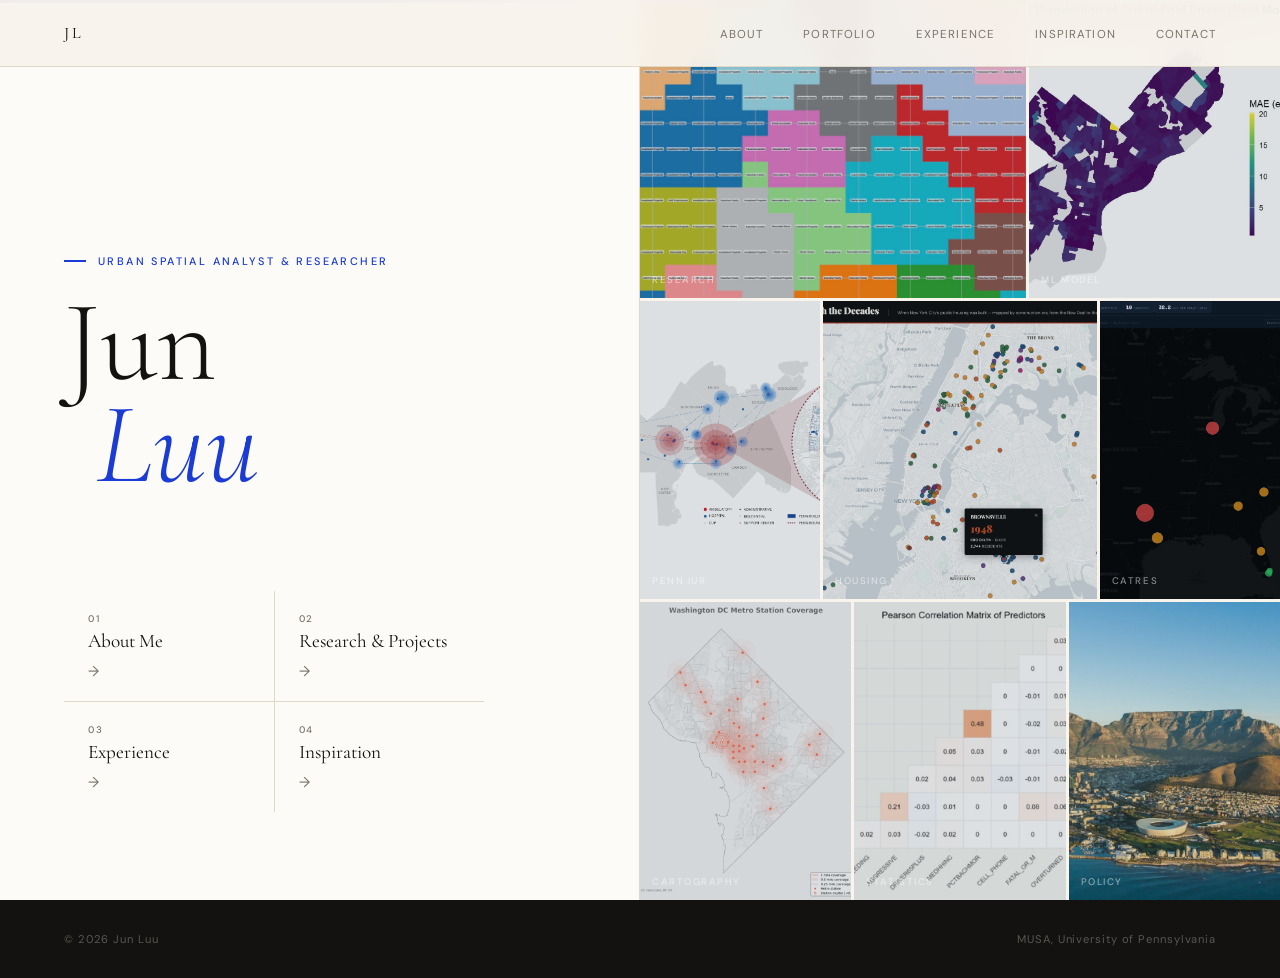
==== index.html @ dcefb81f "full update now just need to do little updates to fix things" ====
<!DOCTYPE html>
<html lang="en">
<head>
  <meta charset="UTF-8" />
  <meta name="viewport" content="width=device-width, initial-scale=1.0" />
  <title>Jun Luu</title>
  <link rel="preconnect" href="https://fonts.googleapis.com">
  <link rel="preconnect" href="https://fonts.gstatic.com" crossorigin>
  <link href="https://fonts.googleapis.com/css2?family=Cormorant+Garamond:ital,wght@0,300;0,400;1,300;1,400&family=DM+Sans:opsz,wght@9..40,300;9..40,400;9..40,500&display=swap" rel="stylesheet">
  <style>
    :root {
      --cream:       #F8F4EC;
      --cream-mid:   #EDE8DC;
      --cream-dark:  #E0D9C8;
      --white:       #FDFBF7;
      --ink:         #141210;
      --ink-soft:    #3A3630;
      --ink-muted:   #7A7468;
      --cobalt:      #1A3BD4;
      --cobalt-mid:  #2E52E8;
      --cobalt-pale: #D6E0FA;
      --orange:      #D95A18;
      --orange-pale: #FAE8DC;
      --green:       #2A6040;
      --green-mid:   #3A8055;
      --green-pale:  #D8EDE2;
      --red:         #B81C1C;
    }

    *, *::before, *::after { box-sizing: border-box; margin: 0; padding: 0; }
    html { scroll-behavior: smooth; }

    body {
      font-family: 'DM Sans', sans-serif;
      background: var(--cream);
      color: var(--ink);
      overflow-x: hidden;
    }

    /* ── NAV ── */
    nav {
      position: fixed; top: 0; left: 0; right: 0; z-index: 100;
      display: flex; justify-content: space-between; align-items: center;
      padding: 1.4rem 4rem;
      background: rgba(248,244,236,0.94);
      backdrop-filter: blur(14px);
      border-bottom: 1px solid var(--cream-dark);
    }
    .nav-logo {
      font-family: 'Cormorant Garamond', serif;
      font-size: 1rem; font-weight: 400;
      letter-spacing: 0.18em; text-transform: uppercase;
      color: var(--ink); text-decoration: none;
    }
    .nav-links { display: flex; gap: 2.5rem; list-style: none; }
    .nav-links a {
      font-size: 0.72rem; font-weight: 400;
      letter-spacing: 0.1em; text-transform: uppercase;
      color: var(--ink-muted); text-decoration: none;
      transition: color 0.2s; position: relative;
    }
    .nav-links a::after {
      content: '';
      position: absolute; bottom: -3px; left: 0; right: 0;
      height: 1.5px; background: var(--cobalt);
      transform: scaleX(0); transform-origin: left;
      transition: transform 0.25s;
    }
    .nav-links a:hover { color: var(--ink); }
    .nav-links a:hover::after { transform: scaleX(1); }

    /* ── HERO ── */
    .hero {
      min-height: 100vh;
      display: grid;
      grid-template-columns: 1fr 1fr;
      padding-top: 0;
    }

    .hero-left {
      display: flex; flex-direction: column;
      justify-content: flex-end;
      padding: 9rem 4rem 5.5rem;
      background: var(--white);
      border-right: 1px solid var(--cream-dark);
      position: relative;
    }

    /* Cobalt top edge accent */
    .hero-left::before {
      content: '';
      position: absolute; top: 0; left: 0; right: 0;
      height: 3px;
      background: linear-gradient(to right, var(--cobalt) 60%, transparent);
    }

    .hero-eyebrow {
      font-size: 0.68rem; font-weight: 500;
      letter-spacing: 0.22em; text-transform: uppercase;
      color: var(--cobalt);
      margin-bottom: 1.5rem;
      display: flex; align-items: center; gap: 0.75rem;
      opacity: 0; animation: fadeUp 0.7s ease 0.15s forwards;
    }
    .hero-eyebrow::before {
      content: ''; display: block;
      width: 22px; height: 1.5px; background: var(--cobalt);
    }

    .hero-name {
      font-family: 'Cormorant Garamond', serif;
      font-size: clamp(5rem, 9vw, 8rem);
      font-weight: 300; line-height: 0.88;
      margin-bottom: 2.5rem;
      opacity: 0; animation: fadeUp 0.9s ease 0.3s forwards;
    }
    .hero-name .line1 { color: var(--ink); display: block; }
    .hero-name .line2 {
      display: block; font-style: italic;
      color: var(--cobalt); padding-left: 2rem;
    }

    .hero-desc {
      font-size: 0.98rem; font-weight: 300; line-height: 1.85;
      color: var(--ink-soft); max-width: 380px; margin-bottom: 3.5rem;
      opacity: 0; animation: fadeUp 0.8s ease 0.48s forwards;
    }

    /* Nav cards */
    .hero-nav {
      display: grid; grid-template-columns: 1fr 1fr;
      gap: 1px; background: var(--cream-dark);
      max-width: 420px;
      opacity: 0; animation: fadeUp 0.8s ease 0.65s forwards;
    }
    .hero-nav-card {
      background: var(--white);
      padding: 1.3rem 1.5rem;
      text-decoration: none;
      display: flex; flex-direction: column;
      justify-content: space-between;
      min-height: 100px;
      transition: background 0.2s;
      position: relative; overflow: hidden;
    }
    .hero-nav-card::before {
      content: '';
      position: absolute; top: 0; left: 0; right: 0;
      height: 2px; background: var(--cobalt);
      transform: scaleX(0); transform-origin: left;
      transition: transform 0.3s;
    }
    .hero-nav-card:hover { background: var(--cobalt-pale); }
    .hero-nav-card:hover::before { transform: scaleX(1); }
    .card-num {
      font-size: 0.6rem; font-weight: 500;
      letter-spacing: 0.2em; text-transform: uppercase;
      color: var(--ink-muted); margin-bottom: 0.3rem;
    }
    .card-name {
      font-family: 'Cormorant Garamond', serif;
      font-size: 1.2rem; font-weight: 400;
      color: var(--ink); line-height: 1.2;
    }
    .card-arrow {
      font-size: 0.9rem; color: var(--ink-muted);
      margin-top: 0.6rem; display: block;
      transition: color 0.2s, transform 0.2s;
    }
    .hero-nav-card:hover .card-arrow {
      color: var(--cobalt); transform: translateX(4px);
    }

    /* RIGHT: real project image grid */
    .hero-right {
      background: var(--cream);
      padding: 0;
      display: flex; flex-direction: column;
      gap: 3px;
      overflow: hidden;
    }

    .preview-row {
      display: flex; gap: 3px;
      flex: 1;
    }

    .preview-tile {
      flex: 1; min-height: 0;
      display: flex; align-items: flex-end;
      padding: 0.75rem;
      position: relative; overflow: hidden;
    }
    .preview-tile.wide { flex: 1.6; }

    /* Each tile has a distinct color/visual identity */
    .pt-cobalt { background: var(--cobalt); }
    .pt-orange { background: var(--orange); }
    .pt-green  { background: var(--green); }
    .pt-red    { background: var(--red); }
    .pt-cream  { background: var(--cream-dark); border: 1px solid var(--cream-dark); }
    .pt-ink    { background: var(--ink); }
    .pt-cobalt-pale { background: var(--cobalt-pale); }
    .pt-green-pale  { background: var(--green-pale); }
    .pt-orange-pale { background: var(--orange-pale); }

    .tile-label {
      font-size: 0.6rem; font-weight: 500;
      letter-spacing: 0.16em; text-transform: uppercase;
      line-height: 1.3;
    }
    .tile-label.on-dark { color: rgba(255,255,255,0.5); }
    .tile-label.on-light { color: rgba(20,18,16,0.4); }

    .tile-svg {
      position: absolute; inset: 0;
      width: 100%; height: 100%;
    }

    /* Row heights — fill equally */
    .preview-row:nth-child(1),
    .preview-row:nth-child(2),
    .preview-row:nth-child(3) { min-height: 0; }

    /* ── MARQUEE ── */
    .marquee-bar {
      background: var(--ink);
      overflow: hidden; padding: 0.6rem 0;
    }
    .marquee-track {
      display: flex; width: max-content;
      animation: marquee 30s linear infinite;
    }
    .marquee-track span {
      font-size: 0.63rem; font-weight: 500;
      letter-spacing: 0.18em; text-transform: uppercase;
      color: rgba(248,244,236,0.35);
      padding: 0 2rem; white-space: nowrap;
    }
    .marquee-track span.highlight { color: var(--orange); }
    .marquee-track span::after { content: '·'; margin-left: 2rem; opacity: 0.25; }

    /* ── PORTFOLIO SECTION ── */
    .portfolio-section { padding: 6rem 4rem; background: var(--white); }

    .section-header {
      display: flex; justify-content: space-between; align-items: flex-end;
      margin-bottom: 3rem;
      padding-bottom: 1.5rem;
      border-bottom: 1px solid var(--cream-dark);
    }
    .section-eyebrow {
      font-size: 0.65rem; font-weight: 500;
      letter-spacing: 0.2em; text-transform: uppercase;
      color: var(--orange); margin-bottom: 0.6rem;
    }
    .section-title {
      font-family: 'Cormorant Garamond', serif;
      font-size: clamp(2rem, 3.5vw, 2.8rem);
      font-weight: 300; color: var(--ink); line-height: 1.1;
    }
    .section-title em { font-style: italic; color: var(--cobalt); }
    .section-link {
      font-size: 0.68rem; font-weight: 500;
      letter-spacing: 0.1em; text-transform: uppercase;
      color: var(--ink-muted); text-decoration: none;
      transition: color 0.2s; white-space: nowrap;
    }
    .section-link:hover { color: var(--cobalt); }

    /* Work grid */
    .portfolio-grid {
      display: grid; grid-template-columns: 1.5fr 1fr 1fr;
      gap: 1px; background: var(--cream-dark);
    }
    .portfolio-card {
      background: var(--white);
      padding: 2.5rem;
      position: relative; overflow: hidden;
      transition: background 0.2s;
    }
    .portfolio-card:hover { background: var(--cream); }

    .portfolio-card-visual {
      width: 100%; height: 160px;
      margin-bottom: 1.5rem;
      overflow: hidden;
    }
    .portfolio-card-visual svg { width: 100%; height: 100%; }

    .portfolio-card-tag {
      font-size: 0.6rem; font-weight: 500;
      letter-spacing: 0.16em; text-transform: uppercase;
      margin-bottom: 0.6rem;
    }
    .tag-cobalt { color: var(--cobalt); }
    .tag-orange { color: var(--orange); }
    .tag-green  { color: var(--green); }

    .portfolio-card-title {
      font-family: 'Cormorant Garamond', serif;
      font-size: 1.4rem; font-weight: 400;
      color: var(--ink); line-height: 1.25; margin-bottom: 0.65rem;
    }
    .portfolio-card-desc {
      font-size: 0.82rem; font-weight: 300;
      line-height: 1.7; color: var(--ink-muted);
    }
    .portfolio-card-link {
      display: inline-block; margin-top: 1.25rem;
      font-size: 0.68rem; font-weight: 500;
      letter-spacing: 0.1em; text-transform: uppercase;
      color: var(--cobalt); text-decoration: none;
      transition: color 0.2s;
    }
    .portfolio-card-link:hover { color: var(--orange); }

    /* ── ABOUT + INSPO STRIP ── */
    .about-inspo {
      display: grid; grid-template-columns: 1fr 1fr;
      gap: 1px; background: var(--cream-dark);
      padding: 0;
    }

    .about-block {
      background: var(--cream);
      padding: 5rem 4rem;
    }
    .about-label {
      font-size: 0.65rem; font-weight: 500;
      letter-spacing: 0.2em; text-transform: uppercase;
      color: var(--green); margin-bottom: 1rem;
      display: flex; align-items: center; gap: 0.6rem;
    }
    .about-label::after {
      content: ''; display: block;
      width: 24px; height: 1px; background: var(--green); opacity: 0.5;
    }
    .about-title {
      font-family: 'Cormorant Garamond', serif;
      font-size: clamp(2rem, 3vw, 2.8rem);
      font-weight: 300; line-height: 1.1; color: var(--ink);
      margin-bottom: 1.5rem;
    }
    .about-title em { font-style: italic; color: var(--orange); }
    .about-text {
      font-size: 0.92rem; font-weight: 300;
      line-height: 1.85; color: var(--ink-soft);
      max-width: 360px; margin-bottom: 2.5rem;
    }
    .about-cta {
      display: inline-block;
      padding: 0.8rem 1.8rem;
      border: 1.5px solid var(--ink);
      font-size: 0.7rem; font-weight: 500;
      letter-spacing: 0.12em; text-transform: uppercase;
      color: var(--ink); text-decoration: none;
      transition: background 0.2s, color 0.2s;
    }
    .about-cta:hover { background: var(--ink); color: var(--cream); }

    /* Stats small */
    .about-stats {
      display: flex; gap: 2.5rem; margin-top: 2.5rem;
      padding-top: 2rem; border-top: 1px solid var(--cream-dark);
    }
    .mini-stat-num {
      font-family: 'Cormorant Garamond', serif;
      font-size: 2rem; font-weight: 300; color: var(--orange); line-height: 1;
    }
    .mini-stat-lbl {
      font-size: 0.65rem; font-weight: 400;
      letter-spacing: 0.08em; text-transform: uppercase;
      color: var(--ink-muted); margin-top: 0.2rem;
    }

    /* Inspo preview block */
    .inspo-block {
      background: var(--white);
      padding: 5rem 4rem;
      position: relative; overflow: hidden;
    }
    .inspo-label {
      font-size: 0.65rem; font-weight: 500;
      letter-spacing: 0.2em; text-transform: uppercase;
      color: var(--cobalt); margin-bottom: 1rem;
      display: flex; align-items: center; gap: 0.6rem;
    }
    .inspo-label::after {
      content: ''; display: block;
      width: 24px; height: 1px; background: var(--cobalt); opacity: 0.4;
    }
    .inspo-title {
      font-family: 'Cormorant Garamond', serif;
      font-size: clamp(1.8rem, 2.8vw, 2.5rem);
      font-weight: 300; line-height: 1.1; color: var(--ink);
      margin-bottom: 1.25rem;
    }
    .inspo-title em { font-style: italic; color: var(--cobalt); }
    .inspo-desc {
      font-size: 0.88rem; font-weight: 300;
      line-height: 1.8; color: var(--ink-soft);
      max-width: 340px; margin-bottom: 2rem;
    }

    /* Mini masonry preview */
    .inspo-mini {
      display: grid;
      grid-template-columns: repeat(4, 1fr);
      gap: 3px;
      margin-top: 2rem;
    }
    .inspo-mini-tile {
      height: 60px;
    }
    .inspo-mini-tile:nth-child(1) { background: var(--cobalt); }
    .inspo-mini-tile:nth-child(2) { background: var(--orange); }
    .inspo-mini-tile:nth-child(3) { background: var(--green); }
    .inspo-mini-tile:nth-child(4) { background: var(--cream-dark); }
    .inspo-mini-tile:nth-child(5) { background: var(--red); }
    .inspo-mini-tile:nth-child(6) { background: var(--ink); }
    .inspo-mini-tile:nth-child(7) { background: var(--cobalt-pale); }
    .inspo-mini-tile:nth-child(8) { background: var(--green-pale); }

    .inspo-cta {
      display: inline-block;
      padding: 0.8rem 1.8rem;
      background: var(--cobalt);
      font-size: 0.7rem; font-weight: 500;
      letter-spacing: 0.12em; text-transform: uppercase;
      color: white; text-decoration: none;
      transition: background 0.2s;
    }
    .inspo-cta:hover { background: var(--cobalt-mid); }

    /* ── FOOTER ── */
    footer {
      background: var(--ink); color: var(--cream);
      padding: 2rem 4rem;
      display: flex; justify-content: space-between; align-items: center;
    }
    footer p {
      font-size: 0.7rem; color: rgba(248,244,236,0.3);
      letter-spacing: 0.08em;
    }

    /* ── ANIMATIONS ── */
    @keyframes fadeUp {
      from { opacity: 0; transform: translateY(18px); }
      to   { opacity: 1; transform: translateY(0); }
    }
    @keyframes fadeIn {
      from { opacity: 0; } to { opacity: 1; }
    }
    @keyframes marquee {
      from { transform: translateX(0); }
      to   { transform: translateX(-50%); }
    }

    @media (max-width: 900px) {
      nav { padding: 1.2rem 1.5rem; }
      .nav-links { gap: 1.2rem; }
      .hero { grid-template-columns: 1fr; min-height: auto; }
      .hero-left { padding: 7rem 1.5rem 3.5rem; }
      .hero-right { height: 280px; padding: 1.5rem; }
      .hero-nav { max-width: 100%; }
      .portfolio-section { padding: 4rem 1.5rem; }
      .portfolio-grid { grid-template-columns: 1fr; }
      .about-inspo { grid-template-columns: 1fr; }
      .about-block, .inspo-block { padding: 3.5rem 1.5rem; }
      footer { flex-direction: column; gap: 0.5rem; padding: 1.5rem; text-align: center; }
    }
  </style>
</head>
<body>

  <nav>
    <a href="index.html" class="nav-logo">JL</a>
    <ul class="nav-links">
      <li><a href="about.html">About</a></li>
      <li><a href="portfolio.html">Portfolio</a></li>
      <li><a href="experience.html">Experience</a></li>
      <li><a href="inspiration.html">Inspiration</a></li>
      <li><a href="contact.html">Contact</a></li>
    </ul>
  </nav>

  <!-- HERO -->
  <section class="hero">
    <div class="hero-left">
      <p class="hero-eyebrow">Urban Spatial Analyst &amp; Researcher</p>
      <h1 class="hero-name">
        <span class="line1">Jun</span>
        <span class="line2">Luu</span>
      </h1>
      <p class="hero-desc">
      <div class="hero-nav">
        <a href="about.html" class="hero-nav-card">
          <div><p class="card-num">01</p><p class="card-name">About Me</p></div>
          <span class="card-arrow">→</span>
        </a>
        <a href="portfolio.html" class="hero-nav-card">
          <div><p class="card-num">02</p><p class="card-name">Research &amp; Projects</p></div>
          <span class="card-arrow">→</span>
        </a>
        <a href="experience.html" class="hero-nav-card">
          <div><p class="card-num">03</p><p class="card-name">Experience</p></div>
          <span class="card-arrow">→</span>
        </a>
        <a href="inspiration.html" class="hero-nav-card">
          <div><p class="card-num">04</p><p class="card-name">Inspiration</p></div>
          <span class="card-arrow">→</span>
        </a>
      </div>
    </div>

    <!-- Right: real project image grid -->
    <div class="hero-right">
      <div class="preview-row">
        <div class="preview-tile wide" style="background:#1A2E42;">
          <img src="images/portfolio/som-k20.jpeg" alt="SOM Research" style="position:absolute;inset:0;width:100%;height:100%;object-fit:cover;opacity:0.85;">
          <span class="tile-label on-dark" style="position:relative;z-index:2;">Research</span>
        </div>
        <div class="preview-tile" style="background:#1A2E42;">
          <img src="images/portfolio/eviction-prediction.jpeg" alt="Eviction Prediction" style="position:absolute;inset:0;width:100%;height:100%;object-fit:cover;opacity:0.85;">
          <span class="tile-label on-dark" style="position:relative;z-index:2;">ML Model</span>
        </div>
      </div>
      <div class="preview-row">
        <div class="preview-tile" style="background:#1A2E42;">
          <img src="images/portfolio/anchorMap.png" alt="Anchor Map" style="position:absolute;inset:0;width:100%;height:100%;object-fit:cover;opacity:0.85;">
          <span class="tile-label on-dark" style="position:relative;z-index:2;">Penn IUR</span>
        </div>
        <div class="preview-tile wide" style="background:#1A2E42;">
          <img src="images/portfolio/nycha-housing.jpeg" alt="NYCHA Housing" style="position:absolute;inset:0;width:100%;height:100%;object-fit:cover;opacity:0.85;">
          <span class="tile-label on-dark" style="position:relative;z-index:2;">Housing</span>
        </div>
        <div class="preview-tile" style="background:#1A2E42;">
          <img src="images/portfolio/flight-diversions.jpeg" alt="Flight Diversions" style="position:absolute;inset:0;width:100%;height:100%;object-fit:cover;opacity:0.85;">
          <span class="tile-label on-dark" style="position:relative;z-index:2;">CAtRES</span>
        </div>
      </div>
      <div class="preview-row">
        <div class="preview-tile" style="background:#1A2E42;">
          <img src="images/portfolio/dc_metro_coverage_map.png" alt="DC Metro" style="position:absolute;inset:0;width:100%;height:100%;object-fit:cover;opacity:0.85;">
          <span class="tile-label on-dark" style="position:relative;z-index:2;">Cartography</span>
        </div>
        <div class="preview-tile" style="background:#1A2E42;">
          <img src="images/portfolio/crash-predictor.jpeg" alt="Crash Predictor" style="position:absolute;inset:0;width:100%;height:100%;object-fit:cover;opacity:0.85;">
          <span class="tile-label on-dark" style="position:relative;z-index:2;">Statistics</span>
        </div>
        <div class="preview-tile" style="background:#1A2E42;">
          <img src="images/portfolio/south-africa.jpg" alt="South Africa" style="position:absolute;inset:0;width:100%;height:100%;object-fit:cover;opacity:0.85;">
          <span class="tile-label on-dark" style="position:relative;z-index:2;">Policy</span>
        </div>
      </div>
    </div>
  </section>

  <footer>
    <p>© 2026 Jun Luu</p>
    <p>MUSA, University of Pennsylvania</p>
  </footer>

</body>
</html>
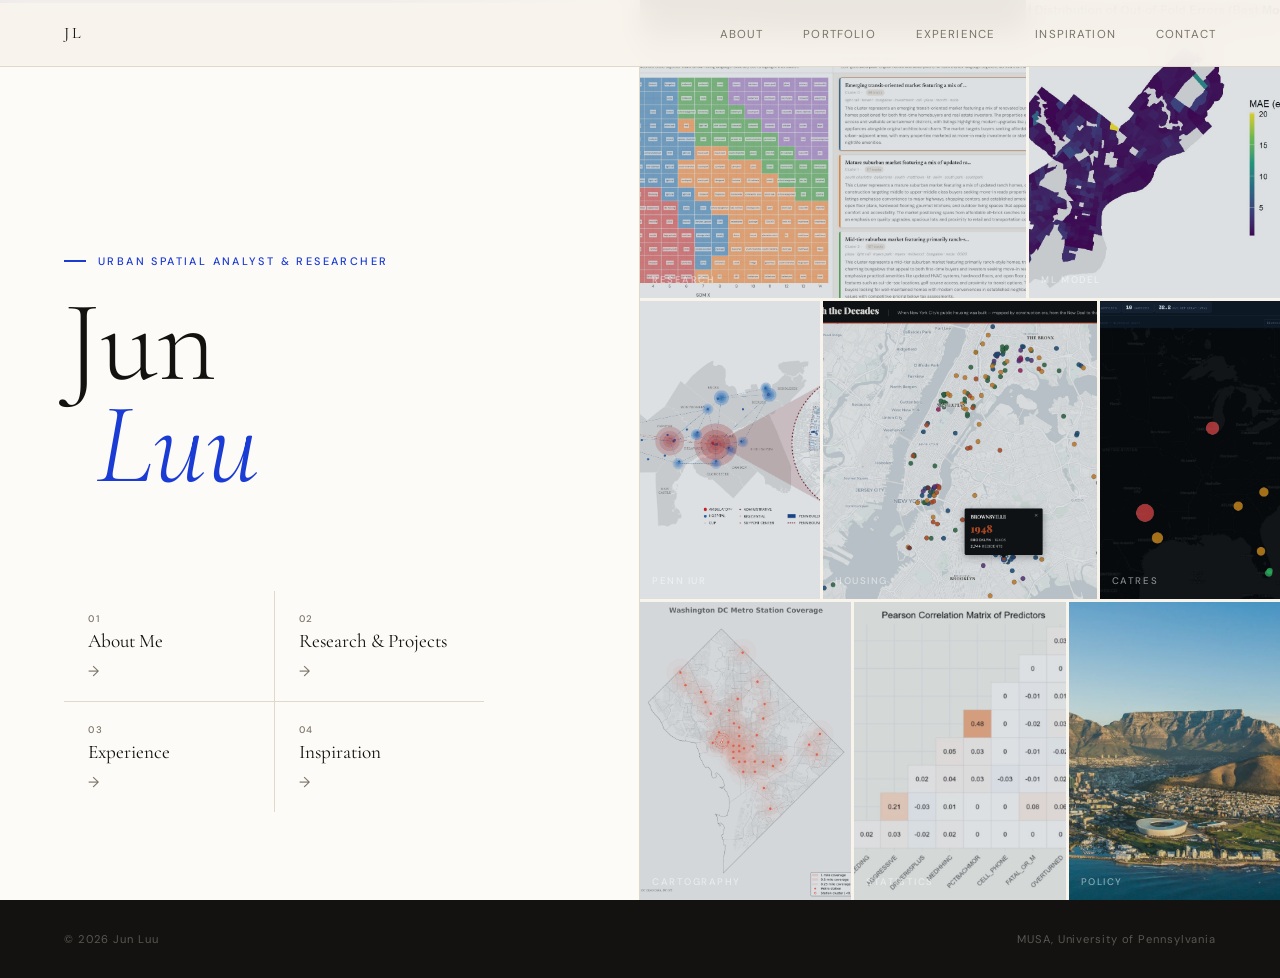
==== commit 6c3a2823: "Update index.html" ====
--- a/index.html
+++ b/index.html
@@ -518,7 +518,7 @@
     <div class="hero-right">
       <div class="preview-row">
         <div class="preview-tile wide" style="background:#1A2E42;">
-          <img src="images/portfolio/som-k20.jpeg" alt="SOM Research" style="position:absolute;inset:0;width:100%;height:100%;object-fit:cover;opacity:0.85;">
+          <img src="images/portfolio/som_k20.jpeg" alt="SOM Research" style="position:absolute;inset:0;width:100%;height:100%;object-fit:cover;opacity:0.85;">
           <span class="tile-label on-dark" style="position:relative;z-index:2;">Research</span>
         </div>
         <div class="preview-tile" style="background:#1A2E42;">
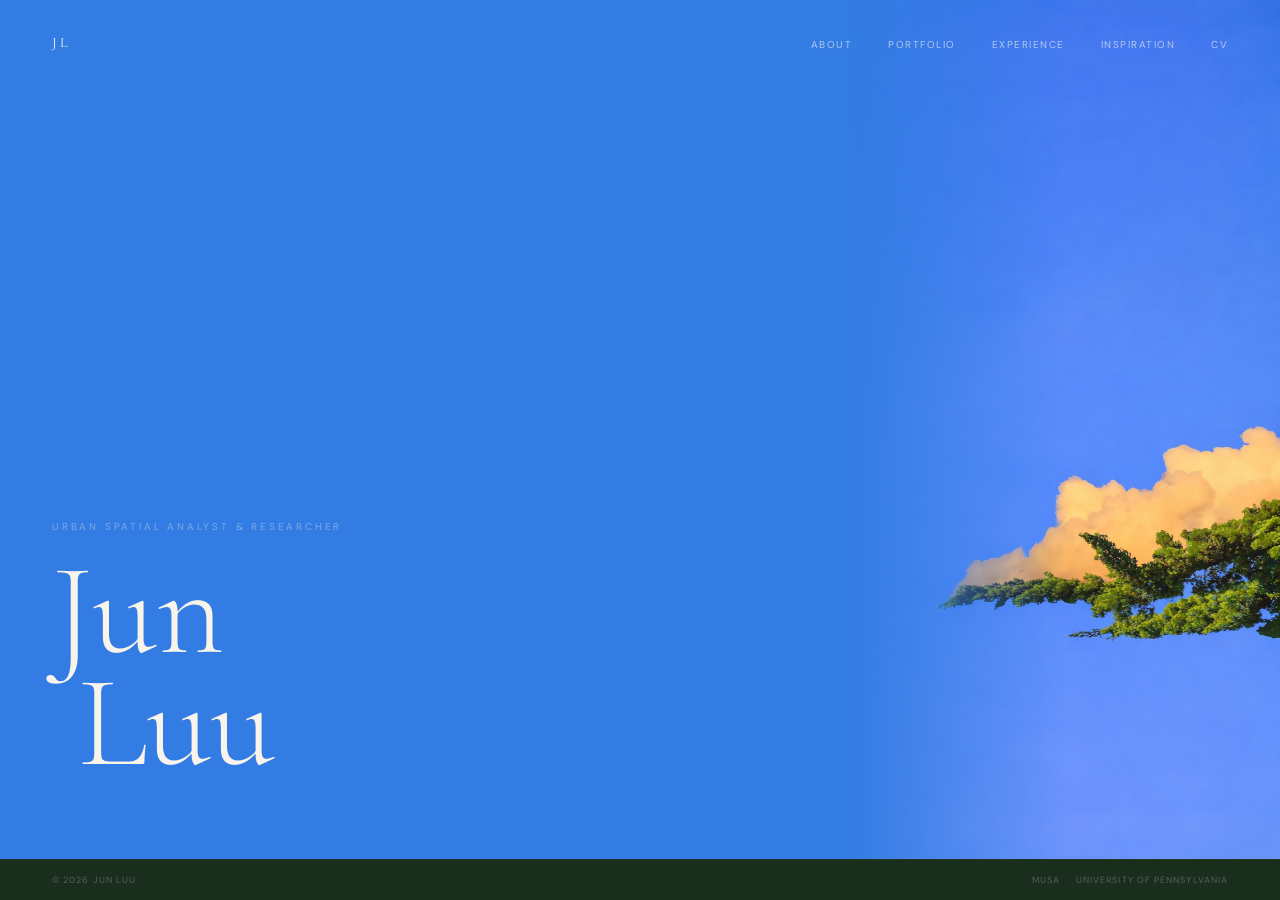
==== commit 99c9ea00: "fully redoing the style i wanted it to be a little more personal" ====
--- a/index.html
+++ b/index.html
@@ -6,560 +6,251 @@
   <title>Jun Luu</title>
   <link rel="preconnect" href="https://fonts.googleapis.com">
   <link rel="preconnect" href="https://fonts.gstatic.com" crossorigin>
-  <link href="https://fonts.googleapis.com/css2?family=Cormorant+Garamond:ital,wght@0,300;0,400;1,300;1,400&family=DM+Sans:opsz,wght@9..40,300;9..40,400;9..40,500&display=swap" rel="stylesheet">
+  <link href="https://fonts.googleapis.com/css2?family=Cormorant+Garamond:wght@300;400&family=DM+Sans:opsz,wght@9..40,300;9..40,400;9..40,500&display=swap" rel="stylesheet">
   <style>
     :root {
-      --cream:       #F8F4EC;
-      --cream-mid:   #EDE8DC;
-      --cream-dark:  #E0D9C8;
-      --white:       #FDFBF7;
-      --ink:         #141210;
-      --ink-soft:    #3A3630;
-      --ink-muted:   #7A7468;
-      --cobalt:      #1A3BD4;
-      --cobalt-mid:  #2E52E8;
-      --cobalt-pale: #D6E0FA;
-      --orange:      #D95A18;
-      --orange-pale: #FAE8DC;
-      --green:       #2A6040;
-      --green-mid:   #3A8055;
-      --green-pale:  #D8EDE2;
-      --red:         #B81C1C;
+      --sky:        #327ce3;
+      --cream:      #F8F4EC;
+      --cream-dim:  rgba(248,244,236,0.65);
+      --cream-faint:rgba(248,244,236,0.38);
+      --forest:     #1A2E1E;
+      --forest-mid: #243528;
+      --orange:     #D95A18;
+      --rule:       rgba(248,244,236,0.16);
     }
 
     *, *::before, *::after { box-sizing: border-box; margin: 0; padding: 0; }
-    html { scroll-behavior: smooth; }
+    html, body { height: 100%; }
 
     body {
       font-family: 'DM Sans', sans-serif;
-      background: var(--cream);
-      color: var(--ink);
+      background: var(--sky);
+      color: var(--cream);
+      min-height: 100vh;
+      display: flex;
+      flex-direction: column;
       overflow-x: hidden;
+    }
+
+    /* ── HERO ── */
+    .hero {
+      position: relative;
+      flex: 1;
+      min-height: calc(100vh - 56px);
+      background: var(--sky);
+      overflow: hidden;
+    }
+
+    /* Photo: top-right, no distortion, natural proportions */
+    .hero-photo {
+      position: absolute;
+      top: 0;
+      right: 0;
+      height: 100%;
+      width: auto;
+      max-width: 85%;
+      object-fit: cover;
+      object-position: left top;
+      pointer-events: none;
+      user-select: none;
+    }
+
+    /* Fade left edge of photo into sky blue */
+    .hero-photo-fade {
+      position: absolute;
+      top: 0;
+      right: 0;
+      height: 100%;
+      width: 52%;
+      background: linear-gradient(to right, var(--sky) 0%, var(--sky) 35%, transparent 68%);
+      pointer-events: none;
+      z-index: 2;
     }
 
     /* ── NAV ── */
     nav {
-      position: fixed; top: 0; left: 0; right: 0; z-index: 100;
-      display: flex; justify-content: space-between; align-items: center;
-      padding: 1.4rem 4rem;
-      background: rgba(248,244,236,0.94);
-      backdrop-filter: blur(14px);
-      border-bottom: 1px solid var(--cream-dark);
-    }
+      position: absolute;
+      top: 0; left: 0; right: 0;
+      z-index: 20;
+      display: flex;
+      justify-content: space-between;
+      align-items: center;
+      padding: 32px 52px;
+    }
+
     .nav-logo {
       font-family: 'Cormorant Garamond', serif;
-      font-size: 1rem; font-weight: 400;
-      letter-spacing: 0.18em; text-transform: uppercase;
-      color: var(--ink); text-decoration: none;
-    }
-    .nav-links { display: flex; gap: 2.5rem; list-style: none; }
+      font-size: 14px;
+      font-weight: 400;
+      letter-spacing: 0.24em;
+      text-transform: uppercase;
+      color: var(--cream);
+      text-decoration: none;
+      opacity: 0;
+      animation: fadeIn 0.7s ease 0.15s forwards;
+    }
+
+    .nav-links {
+      display: flex;
+      gap: 36px;
+      list-style: none;
+      opacity: 0;
+      animation: fadeIn 0.7s ease 0.35s forwards;
+    }
+
     .nav-links a {
-      font-size: 0.72rem; font-weight: 400;
-      letter-spacing: 0.1em; text-transform: uppercase;
-      color: var(--ink-muted); text-decoration: none;
-      transition: color 0.2s; position: relative;
+      font-size: 10px;
+      font-weight: 400;
+      letter-spacing: 0.15em;
+      text-transform: uppercase;
+      color: var(--cream-dim);
+      text-decoration: none;
+      transition: color 0.2s;
+      position: relative;
     }
     .nav-links a::after {
       content: '';
-      position: absolute; bottom: -3px; left: 0; right: 0;
-      height: 1.5px; background: var(--cobalt);
-      transform: scaleX(0); transform-origin: left;
-      transition: transform 0.25s;
-    }
-    .nav-links a:hover { color: var(--ink); }
+      position: absolute;
+      bottom: -3px; left: 0; right: 0;
+      height: 1px;
+      background: var(--cream);
+      transform: scaleX(0);
+      transform-origin: left;
+      transition: transform 0.25s ease;
+    }
+    .nav-links a:hover { color: var(--cream); }
     .nav-links a:hover::after { transform: scaleX(1); }
 
-    /* ── HERO ── */
-    .hero {
-      min-height: 100vh;
-      display: grid;
-      grid-template-columns: 1fr 1fr;
-      padding-top: 0;
-    }
-
-    .hero-left {
-      display: flex; flex-direction: column;
-      justify-content: flex-end;
-      padding: 9rem 4rem 5.5rem;
-      background: var(--white);
-      border-right: 1px solid var(--cream-dark);
-      position: relative;
-    }
-
-    /* Cobalt top edge accent */
-    .hero-left::before {
-      content: '';
-      position: absolute; top: 0; left: 0; right: 0;
-      height: 3px;
-      background: linear-gradient(to right, var(--cobalt) 60%, transparent);
-    }
-
-    .hero-eyebrow {
-      font-size: 0.68rem; font-weight: 500;
-      letter-spacing: 0.22em; text-transform: uppercase;
-      color: var(--cobalt);
-      margin-bottom: 1.5rem;
-      display: flex; align-items: center; gap: 0.75rem;
-      opacity: 0; animation: fadeUp 0.7s ease 0.15s forwards;
-    }
-    .hero-eyebrow::before {
-      content: ''; display: block;
-      width: 22px; height: 1.5px; background: var(--cobalt);
+    /* ── MAIN TEXT ── */
+    .hero-content {
+      position: absolute;
+      bottom: 80px;
+      left: 52px;
+      z-index: 10;
+    }
+
+    .eyebrow {
+      font-size: 10px;
+      font-weight: 400;
+      letter-spacing: 0.28em;
+      text-transform: uppercase;
+      color: var(--cream-faint);
+      margin-bottom: 22px;
+      opacity: 0;
+      animation: riseIn 0.9s ease 0.7s forwards;
     }
 
     .hero-name {
       font-family: 'Cormorant Garamond', serif;
-      font-size: clamp(5rem, 9vw, 8rem);
-      font-weight: 300; line-height: 0.88;
-      margin-bottom: 2.5rem;
-      opacity: 0; animation: fadeUp 0.9s ease 0.3s forwards;
-    }
-    .hero-name .line1 { color: var(--ink); display: block; }
-    .hero-name .line2 {
-      display: block; font-style: italic;
-      color: var(--cobalt); padding-left: 2rem;
-    }
-
-    .hero-desc {
-      font-size: 0.98rem; font-weight: 300; line-height: 1.85;
-      color: var(--ink-soft); max-width: 380px; margin-bottom: 3.5rem;
-      opacity: 0; animation: fadeUp 0.8s ease 0.48s forwards;
-    }
-
-    /* Nav cards */
-    .hero-nav {
-      display: grid; grid-template-columns: 1fr 1fr;
-      gap: 1px; background: var(--cream-dark);
-      max-width: 420px;
-      opacity: 0; animation: fadeUp 0.8s ease 0.65s forwards;
-    }
-    .hero-nav-card {
-      background: var(--white);
-      padding: 1.3rem 1.5rem;
-      text-decoration: none;
-      display: flex; flex-direction: column;
-      justify-content: space-between;
-      min-height: 100px;
-      transition: background 0.2s;
-      position: relative; overflow: hidden;
-    }
-    .hero-nav-card::before {
-      content: '';
-      position: absolute; top: 0; left: 0; right: 0;
-      height: 2px; background: var(--cobalt);
-      transform: scaleX(0); transform-origin: left;
-      transition: transform 0.3s;
-    }
-    .hero-nav-card:hover { background: var(--cobalt-pale); }
-    .hero-nav-card:hover::before { transform: scaleX(1); }
-    .card-num {
-      font-size: 0.6rem; font-weight: 500;
-      letter-spacing: 0.2em; text-transform: uppercase;
-      color: var(--ink-muted); margin-bottom: 0.3rem;
-    }
-    .card-name {
-      font-family: 'Cormorant Garamond', serif;
-      font-size: 1.2rem; font-weight: 400;
-      color: var(--ink); line-height: 1.2;
-    }
-    .card-arrow {
-      font-size: 0.9rem; color: var(--ink-muted);
-      margin-top: 0.6rem; display: block;
-      transition: color 0.2s, transform 0.2s;
-    }
-    .hero-nav-card:hover .card-arrow {
-      color: var(--cobalt); transform: translateX(4px);
-    }
-
-    /* RIGHT: real project image grid */
-    .hero-right {
-      background: var(--cream);
-      padding: 0;
-      display: flex; flex-direction: column;
-      gap: 3px;
-      overflow: hidden;
-    }
-
-    .preview-row {
-      display: flex; gap: 3px;
-      flex: 1;
-    }
-
-    .preview-tile {
-      flex: 1; min-height: 0;
-      display: flex; align-items: flex-end;
-      padding: 0.75rem;
-      position: relative; overflow: hidden;
-    }
-    .preview-tile.wide { flex: 1.6; }
-
-    /* Each tile has a distinct color/visual identity */
-    .pt-cobalt { background: var(--cobalt); }
-    .pt-orange { background: var(--orange); }
-    .pt-green  { background: var(--green); }
-    .pt-red    { background: var(--red); }
-    .pt-cream  { background: var(--cream-dark); border: 1px solid var(--cream-dark); }
-    .pt-ink    { background: var(--ink); }
-    .pt-cobalt-pale { background: var(--cobalt-pale); }
-    .pt-green-pale  { background: var(--green-pale); }
-    .pt-orange-pale { background: var(--orange-pale); }
-
-    .tile-label {
-      font-size: 0.6rem; font-weight: 500;
-      letter-spacing: 0.16em; text-transform: uppercase;
-      line-height: 1.3;
-    }
-    .tile-label.on-dark { color: rgba(255,255,255,0.5); }
-    .tile-label.on-light { color: rgba(20,18,16,0.4); }
-
-    .tile-svg {
-      position: absolute; inset: 0;
-      width: 100%; height: 100%;
-    }
-
-    /* Row heights — fill equally */
-    .preview-row:nth-child(1),
-    .preview-row:nth-child(2),
-    .preview-row:nth-child(3) { min-height: 0; }
-
-    /* ── MARQUEE ── */
-    .marquee-bar {
-      background: var(--ink);
-      overflow: hidden; padding: 0.6rem 0;
-    }
-    .marquee-track {
-      display: flex; width: max-content;
-      animation: marquee 30s linear infinite;
-    }
-    .marquee-track span {
-      font-size: 0.63rem; font-weight: 500;
-      letter-spacing: 0.18em; text-transform: uppercase;
-      color: rgba(248,244,236,0.35);
-      padding: 0 2rem; white-space: nowrap;
-    }
-    .marquee-track span.highlight { color: var(--orange); }
-    .marquee-track span::after { content: '·'; margin-left: 2rem; opacity: 0.25; }
-
-    /* ── PORTFOLIO SECTION ── */
-    .portfolio-section { padding: 6rem 4rem; background: var(--white); }
-
-    .section-header {
-      display: flex; justify-content: space-between; align-items: flex-end;
-      margin-bottom: 3rem;
-      padding-bottom: 1.5rem;
-      border-bottom: 1px solid var(--cream-dark);
-    }
-    .section-eyebrow {
-      font-size: 0.65rem; font-weight: 500;
-      letter-spacing: 0.2em; text-transform: uppercase;
-      color: var(--orange); margin-bottom: 0.6rem;
-    }
-    .section-title {
-      font-family: 'Cormorant Garamond', serif;
-      font-size: clamp(2rem, 3.5vw, 2.8rem);
-      font-weight: 300; color: var(--ink); line-height: 1.1;
-    }
-    .section-title em { font-style: italic; color: var(--cobalt); }
-    .section-link {
-      font-size: 0.68rem; font-weight: 500;
-      letter-spacing: 0.1em; text-transform: uppercase;
-      color: var(--ink-muted); text-decoration: none;
-      transition: color 0.2s; white-space: nowrap;
-    }
-    .section-link:hover { color: var(--cobalt); }
-
-    /* Work grid */
-    .portfolio-grid {
-      display: grid; grid-template-columns: 1.5fr 1fr 1fr;
-      gap: 1px; background: var(--cream-dark);
-    }
-    .portfolio-card {
-      background: var(--white);
-      padding: 2.5rem;
-      position: relative; overflow: hidden;
-      transition: background 0.2s;
-    }
-    .portfolio-card:hover { background: var(--cream); }
-
-    .portfolio-card-visual {
-      width: 100%; height: 160px;
-      margin-bottom: 1.5rem;
-      overflow: hidden;
-    }
-    .portfolio-card-visual svg { width: 100%; height: 100%; }
-
-    .portfolio-card-tag {
-      font-size: 0.6rem; font-weight: 500;
-      letter-spacing: 0.16em; text-transform: uppercase;
-      margin-bottom: 0.6rem;
-    }
-    .tag-cobalt { color: var(--cobalt); }
-    .tag-orange { color: var(--orange); }
-    .tag-green  { color: var(--green); }
-
-    .portfolio-card-title {
-      font-family: 'Cormorant Garamond', serif;
-      font-size: 1.4rem; font-weight: 400;
-      color: var(--ink); line-height: 1.25; margin-bottom: 0.65rem;
-    }
-    .portfolio-card-desc {
-      font-size: 0.82rem; font-weight: 300;
-      line-height: 1.7; color: var(--ink-muted);
-    }
-    .portfolio-card-link {
-      display: inline-block; margin-top: 1.25rem;
-      font-size: 0.68rem; font-weight: 500;
-      letter-spacing: 0.1em; text-transform: uppercase;
-      color: var(--cobalt); text-decoration: none;
-      transition: color 0.2s;
-    }
-    .portfolio-card-link:hover { color: var(--orange); }
-
-    /* ── ABOUT + INSPO STRIP ── */
-    .about-inspo {
-      display: grid; grid-template-columns: 1fr 1fr;
-      gap: 1px; background: var(--cream-dark);
-      padding: 0;
-    }
-
-    .about-block {
-      background: var(--cream);
-      padding: 5rem 4rem;
-    }
-    .about-label {
-      font-size: 0.65rem; font-weight: 500;
-      letter-spacing: 0.2em; text-transform: uppercase;
-      color: var(--green); margin-bottom: 1rem;
-      display: flex; align-items: center; gap: 0.6rem;
-    }
-    .about-label::after {
-      content: ''; display: block;
-      width: 24px; height: 1px; background: var(--green); opacity: 0.5;
-    }
-    .about-title {
-      font-family: 'Cormorant Garamond', serif;
-      font-size: clamp(2rem, 3vw, 2.8rem);
-      font-weight: 300; line-height: 1.1; color: var(--ink);
-      margin-bottom: 1.5rem;
-    }
-    .about-title em { font-style: italic; color: var(--orange); }
-    .about-text {
-      font-size: 0.92rem; font-weight: 300;
-      line-height: 1.85; color: var(--ink-soft);
-      max-width: 360px; margin-bottom: 2.5rem;
-    }
-    .about-cta {
-      display: inline-block;
-      padding: 0.8rem 1.8rem;
-      border: 1.5px solid var(--ink);
-      font-size: 0.7rem; font-weight: 500;
-      letter-spacing: 0.12em; text-transform: uppercase;
-      color: var(--ink); text-decoration: none;
-      transition: background 0.2s, color 0.2s;
-    }
-    .about-cta:hover { background: var(--ink); color: var(--cream); }
-
-    /* Stats small */
-    .about-stats {
-      display: flex; gap: 2.5rem; margin-top: 2.5rem;
-      padding-top: 2rem; border-top: 1px solid var(--cream-dark);
-    }
-    .mini-stat-num {
-      font-family: 'Cormorant Garamond', serif;
-      font-size: 2rem; font-weight: 300; color: var(--orange); line-height: 1;
-    }
-    .mini-stat-lbl {
-      font-size: 0.65rem; font-weight: 400;
-      letter-spacing: 0.08em; text-transform: uppercase;
-      color: var(--ink-muted); margin-top: 0.2rem;
-    }
-
-    /* Inspo preview block */
-    .inspo-block {
-      background: var(--white);
-      padding: 5rem 4rem;
-      position: relative; overflow: hidden;
-    }
-    .inspo-label {
-      font-size: 0.65rem; font-weight: 500;
-      letter-spacing: 0.2em; text-transform: uppercase;
-      color: var(--cobalt); margin-bottom: 1rem;
-      display: flex; align-items: center; gap: 0.6rem;
-    }
-    .inspo-label::after {
-      content: ''; display: block;
-      width: 24px; height: 1px; background: var(--cobalt); opacity: 0.4;
-    }
-    .inspo-title {
-      font-family: 'Cormorant Garamond', serif;
-      font-size: clamp(1.8rem, 2.8vw, 2.5rem);
-      font-weight: 300; line-height: 1.1; color: var(--ink);
-      margin-bottom: 1.25rem;
-    }
-    .inspo-title em { font-style: italic; color: var(--cobalt); }
-    .inspo-desc {
-      font-size: 0.88rem; font-weight: 300;
-      line-height: 1.8; color: var(--ink-soft);
-      max-width: 340px; margin-bottom: 2rem;
-    }
-
-    /* Mini masonry preview */
-    .inspo-mini {
-      display: grid;
-      grid-template-columns: repeat(4, 1fr);
-      gap: 3px;
-      margin-top: 2rem;
-    }
-    .inspo-mini-tile {
-      height: 60px;
-    }
-    .inspo-mini-tile:nth-child(1) { background: var(--cobalt); }
-    .inspo-mini-tile:nth-child(2) { background: var(--orange); }
-    .inspo-mini-tile:nth-child(3) { background: var(--green); }
-    .inspo-mini-tile:nth-child(4) { background: var(--cream-dark); }
-    .inspo-mini-tile:nth-child(5) { background: var(--red); }
-    .inspo-mini-tile:nth-child(6) { background: var(--ink); }
-    .inspo-mini-tile:nth-child(7) { background: var(--cobalt-pale); }
-    .inspo-mini-tile:nth-child(8) { background: var(--green-pale); }
-
-    .inspo-cta {
-      display: inline-block;
-      padding: 0.8rem 1.8rem;
-      background: var(--cobalt);
-      font-size: 0.7rem; font-weight: 500;
-      letter-spacing: 0.12em; text-transform: uppercase;
-      color: white; text-decoration: none;
-      transition: background 0.2s;
-    }
-    .inspo-cta:hover { background: var(--cobalt-mid); }
+      font-weight: 300;
+      line-height: 0.86;
+    }
+
+    .name-given {
+      display: block;
+      font-size: clamp(86px, 12vw, 130px);
+      color: var(--cream);
+      opacity: 0;
+      animation: riseIn 1s ease 0.95s forwards;
+    }
+
+    .name-family {
+      display: block;
+      font-size: clamp(86px, 12vw, 130px);
+      padding-left: clamp(18px, 2vw, 28px);
+      color: var(--cream);
+      opacity: 0;
+      animation: riseIn 1s ease 1.22s forwards;
+    }
 
     /* ── FOOTER ── */
     footer {
-      background: var(--ink); color: var(--cream);
-      padding: 2rem 4rem;
-      display: flex; justify-content: space-between; align-items: center;
-    }
+      background: var(--forest);
+      padding: 14px 52px;
+      display: flex;
+      justify-content: space-between;
+      align-items: center;
+      flex-shrink: 0;
+      border-top: 1px solid var(--forest-mid);
+    }
+
     footer p {
-      font-size: 0.7rem; color: rgba(248,244,236,0.3);
-      letter-spacing: 0.08em;
-    }
+      font-size: 9px;
+      font-weight: 400;
+      letter-spacing: 0.12em;
+      text-transform: uppercase;
+      color: rgba(214,228,216,0.3);
+    }
+
+    footer a {
+      font-size: 9px;
+      font-weight: 400;
+      letter-spacing: 0.12em;
+      text-transform: uppercase;
+      color: rgba(214,228,216,0.3);
+      text-decoration: none;
+      transition: color 0.2s;
+    }
+    footer a:hover { color: rgba(214,228,216,0.7); }
 
     /* ── ANIMATIONS ── */
-    @keyframes fadeUp {
-      from { opacity: 0; transform: translateY(18px); }
+    @keyframes fadeIn {
+      from { opacity: 0; }
+      to   { opacity: 1; }
+    }
+
+    @keyframes riseIn {
+      from { opacity: 0; transform: translateY(16px); }
       to   { opacity: 1; transform: translateY(0); }
     }
-    @keyframes fadeIn {
-      from { opacity: 0; } to { opacity: 1; }
-    }
-    @keyframes marquee {
-      from { transform: translateX(0); }
-      to   { transform: translateX(-50%); }
-    }
-
-    @media (max-width: 900px) {
-      nav { padding: 1.2rem 1.5rem; }
-      .nav-links { gap: 1.2rem; }
-      .hero { grid-template-columns: 1fr; min-height: auto; }
-      .hero-left { padding: 7rem 1.5rem 3.5rem; }
-      .hero-right { height: 280px; padding: 1.5rem; }
-      .hero-nav { max-width: 100%; }
-      .portfolio-section { padding: 4rem 1.5rem; }
-      .portfolio-grid { grid-template-columns: 1fr; }
-      .about-inspo { grid-template-columns: 1fr; }
-      .about-block, .inspo-block { padding: 3.5rem 1.5rem; }
-      footer { flex-direction: column; gap: 0.5rem; padding: 1.5rem; text-align: center; }
+
+    /* ── RESPONSIVE ── */
+    @media (max-width: 700px) {
+      nav { padding: 24px 24px; }
+      .nav-links { gap: 20px; }
+      .hero-content { left: 24px; bottom: 52px; }
+      .hero-photo { max-width: 80%; }
+      .hero-photo-fade { width: 65%; }
+      footer { padding: 14px 24px; flex-direction: column; gap: 6px; text-align: center; }
     }
   </style>
 </head>
 <body>
 
-  <nav>
-    <a href="index.html" class="nav-logo">JL</a>
-    <ul class="nav-links">
-      <li><a href="about.html">About</a></li>
-      <li><a href="portfolio.html">Portfolio</a></li>
-      <li><a href="experience.html">Experience</a></li>
-      <li><a href="inspiration.html">Inspiration</a></li>
-      <li><a href="contact.html">Contact</a></li>
-    </ul>
-  </nav>
-
-  <!-- HERO -->
-  <section class="hero">
-    <div class="hero-left">
-      <p class="hero-eyebrow">Urban Spatial Analyst &amp; Researcher</p>
-      <h1 class="hero-name">
-        <span class="line1">Jun</span>
-        <span class="line2">Luu</span>
-      </h1>
-      <p class="hero-desc">
-      <div class="hero-nav">
-        <a href="about.html" class="hero-nav-card">
-          <div><p class="card-num">01</p><p class="card-name">About Me</p></div>
-          <span class="card-arrow">→</span>
-        </a>
-        <a href="portfolio.html" class="hero-nav-card">
-          <div><p class="card-num">02</p><p class="card-name">Research &amp; Projects</p></div>
-          <span class="card-arrow">→</span>
-        </a>
-        <a href="experience.html" class="hero-nav-card">
-          <div><p class="card-num">03</p><p class="card-name">Experience</p></div>
-          <span class="card-arrow">→</span>
-        </a>
-        <a href="inspiration.html" class="hero-nav-card">
-          <div><p class="card-num">04</p><p class="card-name">Inspiration</p></div>
-          <span class="card-arrow">→</span>
-        </a>
+  <div class="hero">
+
+    <img
+      class="hero-photo"
+      src="images/cover-photo.png"
+      alt=""
+      aria-hidden="true"
+    >
+    <div class="hero-photo-fade"></div>
+
+    <nav>
+      <a href="index.html" class="nav-logo">JL</a>
+      <ul class="nav-links">
+        <li><a href="about.html">About</a></li>
+        <li><a href="portfolio.html">Portfolio</a></li>
+        <li><a href="experience.html">Experience</a></li>
+        <li><a href="inspiration.html">Inspiration</a></li>
+        <li><a href="cv_jluu.html">CV</a></li>
+      </ul>
+    </nav>
+
+    <div class="hero-content">
+      <p class="eyebrow">Urban Spatial Analyst &amp; Researcher</p>
+      <div class="hero-name">
+        <span class="name-given">Jun</span>
+        <span class="name-family">Luu</span>
       </div>
     </div>
 
-    <!-- Right: real project image grid -->
-    <div class="hero-right">
-      <div class="preview-row">
-        <div class="preview-tile wide" style="background:#1A2E42;">
-          <img src="images/portfolio/som_k20.jpeg" alt="SOM Research" style="position:absolute;inset:0;width:100%;height:100%;object-fit:cover;opacity:0.85;">
-          <span class="tile-label on-dark" style="position:relative;z-index:2;">Research</span>
-        </div>
-        <div class="preview-tile" style="background:#1A2E42;">
-          <img src="images/portfolio/eviction-prediction.jpeg" alt="Eviction Prediction" style="position:absolute;inset:0;width:100%;height:100%;object-fit:cover;opacity:0.85;">
-          <span class="tile-label on-dark" style="position:relative;z-index:2;">ML Model</span>
-        </div>
-      </div>
-      <div class="preview-row">
-        <div class="preview-tile" style="background:#1A2E42;">
-          <img src="images/portfolio/anchorMap.png" alt="Anchor Map" style="position:absolute;inset:0;width:100%;height:100%;object-fit:cover;opacity:0.85;">
-          <span class="tile-label on-dark" style="position:relative;z-index:2;">Penn IUR</span>
-        </div>
-        <div class="preview-tile wide" style="background:#1A2E42;">
-          <img src="images/portfolio/nycha-housing.jpeg" alt="NYCHA Housing" style="position:absolute;inset:0;width:100%;height:100%;object-fit:cover;opacity:0.85;">
-          <span class="tile-label on-dark" style="position:relative;z-index:2;">Housing</span>
-        </div>
-        <div class="preview-tile" style="background:#1A2E42;">
-          <img src="images/portfolio/flight-diversions.jpeg" alt="Flight Diversions" style="position:absolute;inset:0;width:100%;height:100%;object-fit:cover;opacity:0.85;">
-          <span class="tile-label on-dark" style="position:relative;z-index:2;">CAtRES</span>
-        </div>
-      </div>
-      <div class="preview-row">
-        <div class="preview-tile" style="background:#1A2E42;">
-          <img src="images/portfolio/dc_metro_coverage_map.png" alt="DC Metro" style="position:absolute;inset:0;width:100%;height:100%;object-fit:cover;opacity:0.85;">
-          <span class="tile-label on-dark" style="position:relative;z-index:2;">Cartography</span>
-        </div>
-        <div class="preview-tile" style="background:#1A2E42;">
-          <img src="images/portfolio/crash-predictor.jpeg" alt="Crash Predictor" style="position:absolute;inset:0;width:100%;height:100%;object-fit:cover;opacity:0.85;">
-          <span class="tile-label on-dark" style="position:relative;z-index:2;">Statistics</span>
-        </div>
-        <div class="preview-tile" style="background:#1A2E42;">
-          <img src="images/portfolio/south-africa.jpg" alt="South Africa" style="position:absolute;inset:0;width:100%;height:100%;object-fit:cover;opacity:0.85;">
-          <span class="tile-label on-dark" style="position:relative;z-index:2;">Policy</span>
-        </div>
-      </div>
-    </div>
-  </section>
+  </div>
 
   <footer>
     <p>© 2026 Jun Luu</p>
-    <p>MUSA, University of Pennsylvania</p>
+    <p>MUSA &nbsp;·&nbsp; University of Pennsylvania</p>
   </footer>
 
 </body>
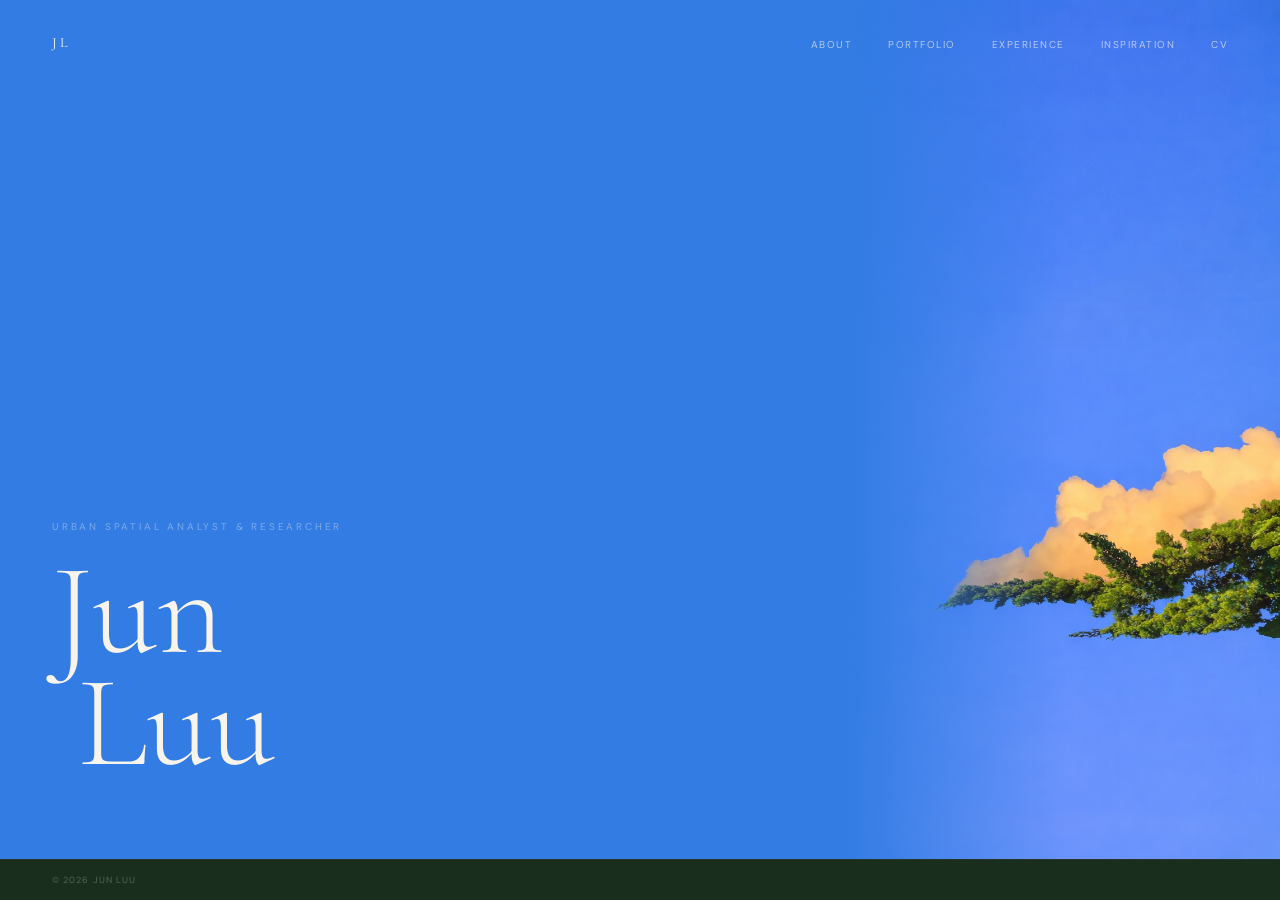
==== commit 04589cda: "big fixes + cv update" ====
--- a/index.html
+++ b/index.html
@@ -250,7 +250,6 @@
 
   <footer>
     <p>© 2026 Jun Luu</p>
-    <p>MUSA &nbsp;·&nbsp; University of Pennsylvania</p>
   </footer>
 
 </body>
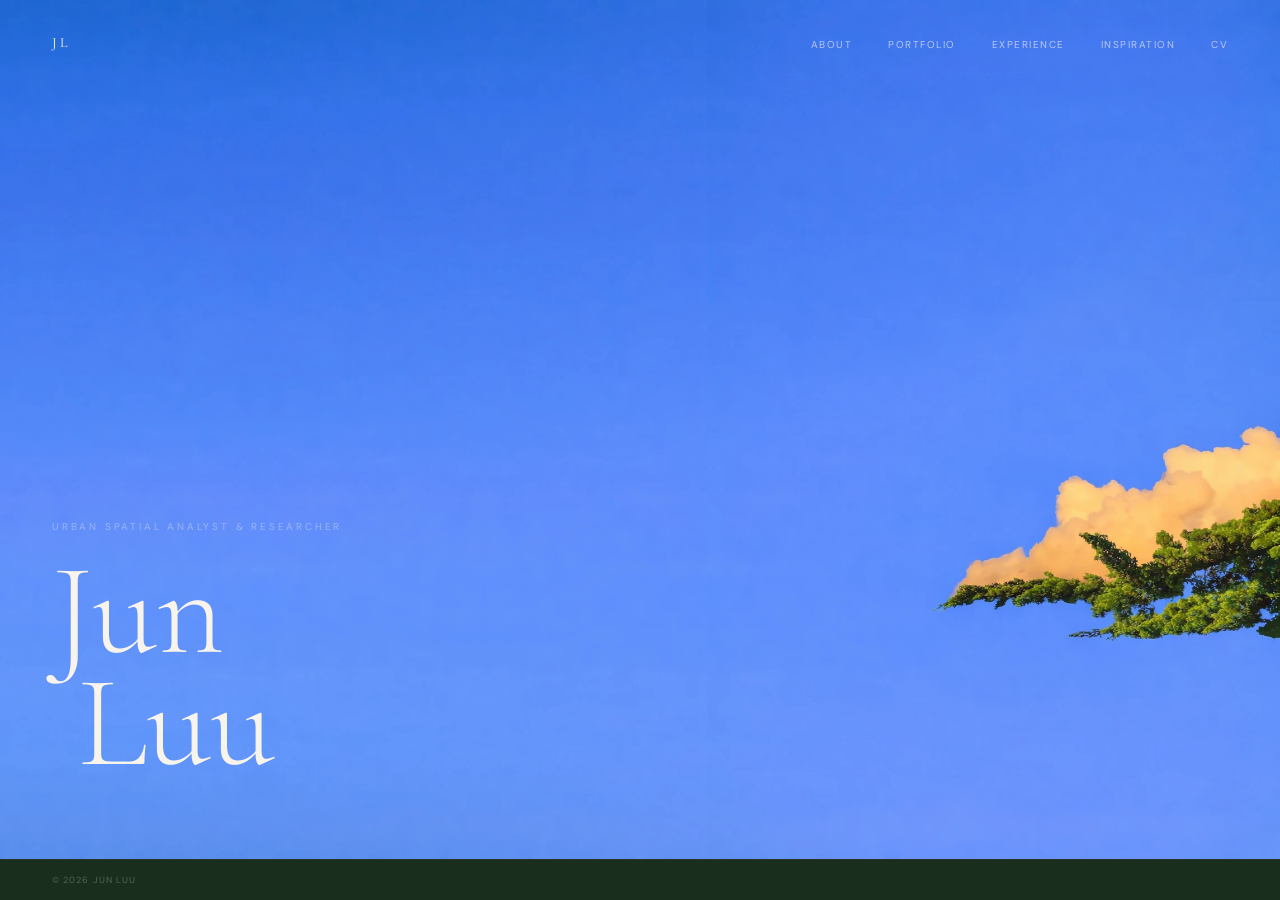
==== commit cd710681: "Fix responsive layout across all pages Measured 6 pages against 14 widths and 11 width x height view" ====
--- a/index.html
+++ b/index.html
@@ -22,6 +22,12 @@
     *, *::before, *::after { box-sizing: border-box; margin: 0; padding: 0; }
     html, body { height: 100%; }
 
+    /* Without a background on <html>, the body's background propagates to the
+       document canvas and paints the whole viewport — including the strip
+       below the footer and the overscroll bounce. Pin the canvas to the
+       footer colour so nothing shows through beneath the green bar. */
+    html { background: var(--forest, #1A2E1E); }
+
     body {
       font-family: 'DM Sans', sans-serif;
       background: var(--sky);
@@ -29,7 +35,6 @@
       min-height: 100vh;
       display: flex;
       flex-direction: column;
-      overflow-x: hidden;
     }
 
     /* ── HERO ── */
@@ -41,30 +46,19 @@
       overflow: hidden;
     }
 
-    /* Photo: top-right, no distortion, natural proportions */
+    .hero picture { display: contents; }
+
+    /* Photo: full-bleed. The sky is extended outward in the files themselves,
+       so the whole frame is photograph — nothing is masked or colour-matched. */
     .hero-photo {
       position: absolute;
-      top: 0;
-      right: 0;
+      inset: 0;
+      width: 100%;
       height: 100%;
-      width: auto;
-      max-width: 85%;
       object-fit: cover;
-      object-position: left top;
+      object-position: 100% 50%;
       pointer-events: none;
       user-select: none;
-    }
-
-    /* Fade left edge of photo into sky blue */
-    .hero-photo-fade {
-      position: absolute;
-      top: 0;
-      right: 0;
-      height: 100%;
-      width: 52%;
-      background: linear-gradient(to right, var(--sky) 0%, var(--sky) 35%, transparent 68%);
-      pointer-events: none;
-      z-index: 2;
     }
 
     /* ── NAV ── */
@@ -205,27 +199,31 @@
     }
 
     /* ── RESPONSIVE ── */
-    @media (max-width: 700px) {
-      nav { padding: 24px 24px; }
-      .nav-links { gap: 20px; }
+    @media (max-width: 640px) {
       .hero-content { left: 24px; bottom: 52px; }
-      .hero-photo { max-width: 80%; }
-      .hero-photo-fade { width: 65%; }
+      .hero-photo { object-position: 50% 50%; }
       footer { padding: 14px 24px; flex-direction: column; gap: 6px; text-align: center; }
     }
   </style>
+<link rel="stylesheet" href="assets/site.css">
+<script src="assets/site.js" defer></script>
 </head>
 <body>
 
   <div class="hero">
 
-    <img
-      class="hero-photo"
-      src="images/cover-photo.png"
-      alt=""
-      aria-hidden="true"
-    >
-    <div class="hero-photo-fade"></div>
+    <picture>
+      <source
+        media="(min-width: 701px)"
+        srcset="images/index/cover-photo-wide.webp"
+      >
+      <img
+        class="hero-photo"
+        src="images/index/cover-photo-tall.webp"
+        alt=""
+        aria-hidden="true"
+      >
+    </picture>
 
     <nav>
       <a href="index.html" class="nav-logo">JL</a>
@@ -236,6 +234,19 @@
         <li><a href="inspiration.html">Inspiration</a></li>
         <li><a href="cv_jluu.html">CV</a></li>
       </ul>
+
+      <button class="nav-toggle" type="button" aria-label="Open menu"
+              aria-expanded="false" aria-controls="nav-sheet">
+        <span></span><span></span><span></span>
+      </button>
+
+      <div class="nav-sheet" id="nav-sheet">
+        <a href="about.html">About</a>
+        <a href="portfolio.html">Portfolio</a>
+        <a href="experience.html">Experience</a>
+        <a href="inspiration.html">Inspiration</a>
+        <a href="cv_jluu.html">CV</a>
+      </div>
     </nav>
 
     <div class="hero-content">
--- a/assets/site.css
+++ b/assets/site.css
@@ -0,0 +1,186 @@
+/* ==========================================================================
+   Shared responsive layer — loaded by every page AFTER its own <style> block,
+   so these rules win on equal specificity without needing !important.
+
+   Breakpoint scale (was 640 / 700 / 900 / 1100, different on every page —
+   which is why 768px behaved differently everywhere):
+
+     640px   phone      nav -> menu overlay, 24px gutters, single column
+     900px   tablet     two-up grids collapse
+     1200px  laptop     masonry and wide grids step down
+
+   Only phone-width rules live here. Each page keeps its own desktop nav
+   styling, because the link colours differ by page on purpose.
+   ========================================================================== */
+
+:root {
+  /* Swap this one value to restyle the menu overlay on all six pages.
+     Forest is the site footer colour, so it reads the same over the blue
+     hero pages and the cream ones. */
+  --nav-sheet-bg: #1A2E1E;
+  --nav-sheet-fg: #F8F4EC;
+}
+
+/* ── Sticky footer ───────────────────────────────────────────────────────────
+   Without this the footer sits wherever the content happens to end, so a short
+   page leaves the background showing underneath it — a filtered gallery on
+   inspiration.html left up to 898px of sky below the green bar at 1920x1600.
+   This is a viewport-HEIGHT problem, so it applies at every width. */
+body {
+  min-height: 100vh;
+  display: flex;
+  flex-direction: column;
+}
+/* dvh excludes mobile browser chrome, so the page doesn't overflow by the
+   height of Safari's address bar */
+@supports (min-height: 100dvh) {
+  body { min-height: 100dvh; }
+}
+footer, .site-footer { margin-top: auto; }
+
+/* ── Menu toggle: hidden until phone width ───────────────────────────────── */
+.nav-toggle {
+  display: none;
+  width: 44px;                 /* 44x44 touch target, WCAG 2.5.5 */
+  height: 44px;
+  margin-right: -11px;         /* keep the bars optically aligned to the gutter */
+  padding: 15px 11px;
+  background: none;
+  border: 0;
+  cursor: pointer;
+  color: #F8F4EC;
+  /* must sit above .nav-sheet, or the overlay covers its own close button */
+  position: relative;
+  z-index: 310;
+}
+.nav-toggle span {
+  display: block;
+  height: 1px;
+  background: currentColor;
+  box-shadow: 0 1px 14px rgba(0, 0, 0, .5);
+  transition: transform .3s ease, opacity .2s ease;
+}
+.nav-toggle span + span { margin-top: 5.5px; }
+
+body.nav-open .nav-toggle span:nth-child(1) { transform: translateY(6.5px) rotate(45deg); }
+body.nav-open .nav-toggle span:nth-child(2) { opacity: 0; }
+body.nav-open .nav-toggle span:nth-child(3) { transform: translateY(-6.5px) rotate(-45deg); }
+
+/* ── The overlay itself ──────────────────────────────────────────────────── */
+.nav-sheet {
+  position: fixed;
+  inset: 0;
+  z-index: 300;
+  display: flex;
+  flex-direction: column;
+  justify-content: center;
+  gap: 2px;
+  padding: 0 34px;
+  background: var(--nav-sheet-bg);
+  opacity: 0;
+  visibility: hidden;          /* also drops the links out of the tab order */
+  transition: opacity .3s ease, visibility 0s linear .3s;
+}
+body.nav-open .nav-sheet {
+  opacity: 1;
+  visibility: visible;
+  transition: opacity .3s ease;
+}
+.nav-sheet a {
+  display: flex;
+  align-items: center;
+  min-height: 56px;
+  font-family: 'Cormorant Garamond', serif;
+  font-size: 32px;
+  font-weight: 300;
+  letter-spacing: .01em;
+  color: var(--nav-sheet-fg);
+  text-decoration: none;
+  text-shadow: none;
+  border-bottom: 1px solid rgba(248, 244, 236, .16);
+}
+.nav-sheet a:last-child { border-bottom: 0; }
+
+/* keep the wordmark readable on top of the overlay too */
+body.nav-open .nav-logo { position: relative; z-index: 310; color: var(--nav-sheet-fg); }
+.nav-sheet a.active { color: #D95A18; }
+
+@media (prefers-reduced-motion: reduce) {
+  .nav-toggle span,
+  .nav-sheet { transition: none; }
+}
+
+/* ── Laptop ──────────────────────────────────────────────────────────────── */
+/* Descending max-width order matters: at 768px both the 1200 and 900 blocks
+   match, and the later one wins. Widest first. */
+@media (max-width: 1200px) {
+  .masonry { columns: 3; }
+}
+
+/* ── Tablet ──────────────────────────────────────────────────────────────── */
+@media (max-width: 900px) {
+  .masonry { columns: 2; }
+}
+
+/* ── Phone ───────────────────────────────────────────────────────────────── */
+@media (max-width: 640px) {
+
+  /* Vertical padding drops because the 44px touch targets now set the bar
+     height; the bar ends up ~64px tall, close to where it was. */
+  nav { padding: 10px 24px; }
+  .nav-links { display: none; }
+  .nav-toggle { display: block; }
+
+  /* The logo is a link too — give it the same 44px target without
+     changing how big the letters look. */
+  .nav-logo {
+    display: inline-flex;
+    align-items: center;
+    min-height: 44px;
+  }
+
+  /* Leaflet ships 24px controls and experience.html pins them with
+     !important, so matching it here is the only way to win on touch. */
+  .leaflet-control-zoom a {
+    width: 40px !important;
+    height: 40px !important;
+    line-height: 38px !important;
+    font-size: 19px !important;
+  }
+
+  .cv-strip-btn { min-height: 44px; display: inline-flex; align-items: center; }
+
+  body.nav-open { overflow: hidden; }
+
+  /* Filter bars: one swipeable row instead of wrapping to three. The bar
+     already spans full width with its own gutters, so it needs no negative
+     margin — the right-edge mask is what signals there is more to reach. */
+  .filter-bar {
+    flex-wrap: nowrap;
+    overflow-x: auto;
+    scrollbar-width: none;
+    -webkit-overflow-scrolling: touch;
+    -webkit-mask-image: linear-gradient(to right, #000 90%, transparent);
+            mask-image: linear-gradient(to right, #000 90%, transparent);
+  }
+  .filter-bar::-webkit-scrollbar { display: none; }
+  .filter-btn {
+    flex: 0 0 auto;
+    display: inline-flex;
+    align-items: center;
+    min-height: 40px;
+    padding-block: 0;
+  }
+
+  /* Map legend and hint were overlapping inside a space-between row */
+  .map-footer {
+    flex-direction: column;
+    align-items: flex-start;
+    gap: 8px;
+  }
+  .map-legend { flex-wrap: wrap; gap: 14px; }
+
+  /* Touch targets */
+  footer a { display: inline-block; min-height: 32px; line-height: 32px; }
+}
+
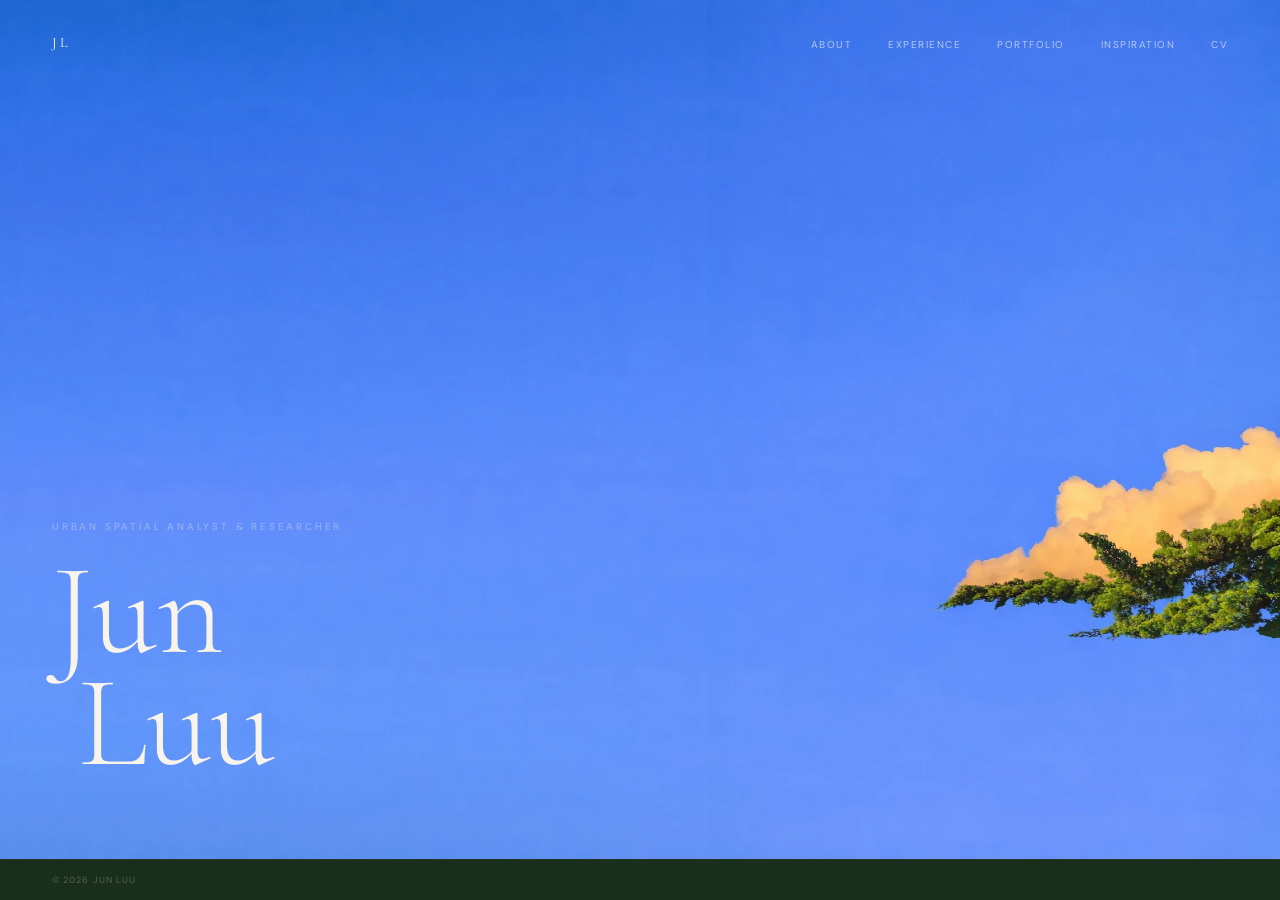
==== commit 9f2be8a0: "Put Experience before Portfolio in the nav, update ONE description Swaps the two tabs in the desktop" ====
--- a/index.html
+++ b/index.html
@@ -229,8 +229,8 @@
       <a href="index.html" class="nav-logo">JL</a>
       <ul class="nav-links">
         <li><a href="about.html">About</a></li>
+        <li><a href="experience.html">Experience</a></li>
         <li><a href="portfolio.html">Portfolio</a></li>
-        <li><a href="experience.html">Experience</a></li>
         <li><a href="inspiration.html">Inspiration</a></li>
         <li><a href="cv_jluu.html">CV</a></li>
       </ul>
@@ -242,8 +242,8 @@
 
       <div class="nav-sheet" id="nav-sheet">
         <a href="about.html">About</a>
+        <a href="experience.html">Experience</a>
         <a href="portfolio.html">Portfolio</a>
-        <a href="experience.html">Experience</a>
         <a href="inspiration.html">Inspiration</a>
         <a href="cv_jluu.html">CV</a>
       </div>
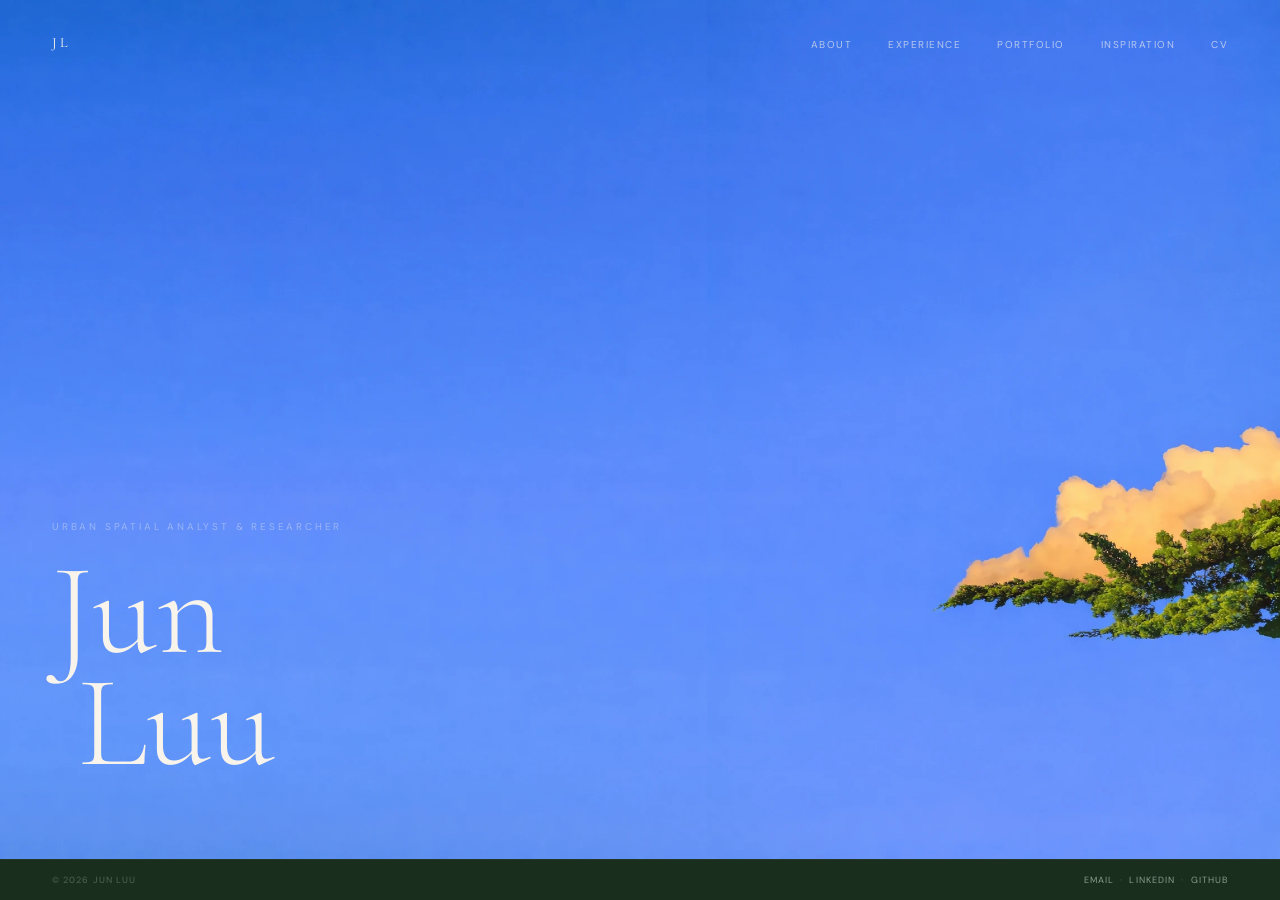
==== commit 26cddfd4: "Show card titles and names, add contact links, fix CV details - Portfolio cards always show their ti" ====
--- a/index.html
+++ b/index.html
@@ -261,6 +261,7 @@
 
   <footer>
     <p>© 2026 Jun Luu</p>
+    <p><a href="mailto:jennifer.luu6@gmail.com">Email</a> &nbsp;·&nbsp; <a href="https://www.linkedin.com/in/jenniferluu6/" target="_blank" rel="noopener">LinkedIn</a> &nbsp;·&nbsp; <a href="https://github.com/jenniferluu6" target="_blank" rel="noopener">GitHub</a></p>
   </footer>
 
 </body>
--- a/assets/site.css
+++ b/assets/site.css
@@ -37,6 +37,11 @@
   body { min-height: 100dvh; }
 }
 footer, .site-footer { margin-top: auto; }
+
+/* Contact links in the footer. Each page dims footer text to 0.3, which is
+   fine for the copyright line but too faint for links people need to find
+   (about 2.3:1 on forest). 0.6 is about 4.9:1. */
+footer a, .site-footer a { color: rgba(214,228,216,0.6); }
 
 /* ── Menu toggle: hidden until phone width ───────────────────────────────── */
 .nav-toggle {
